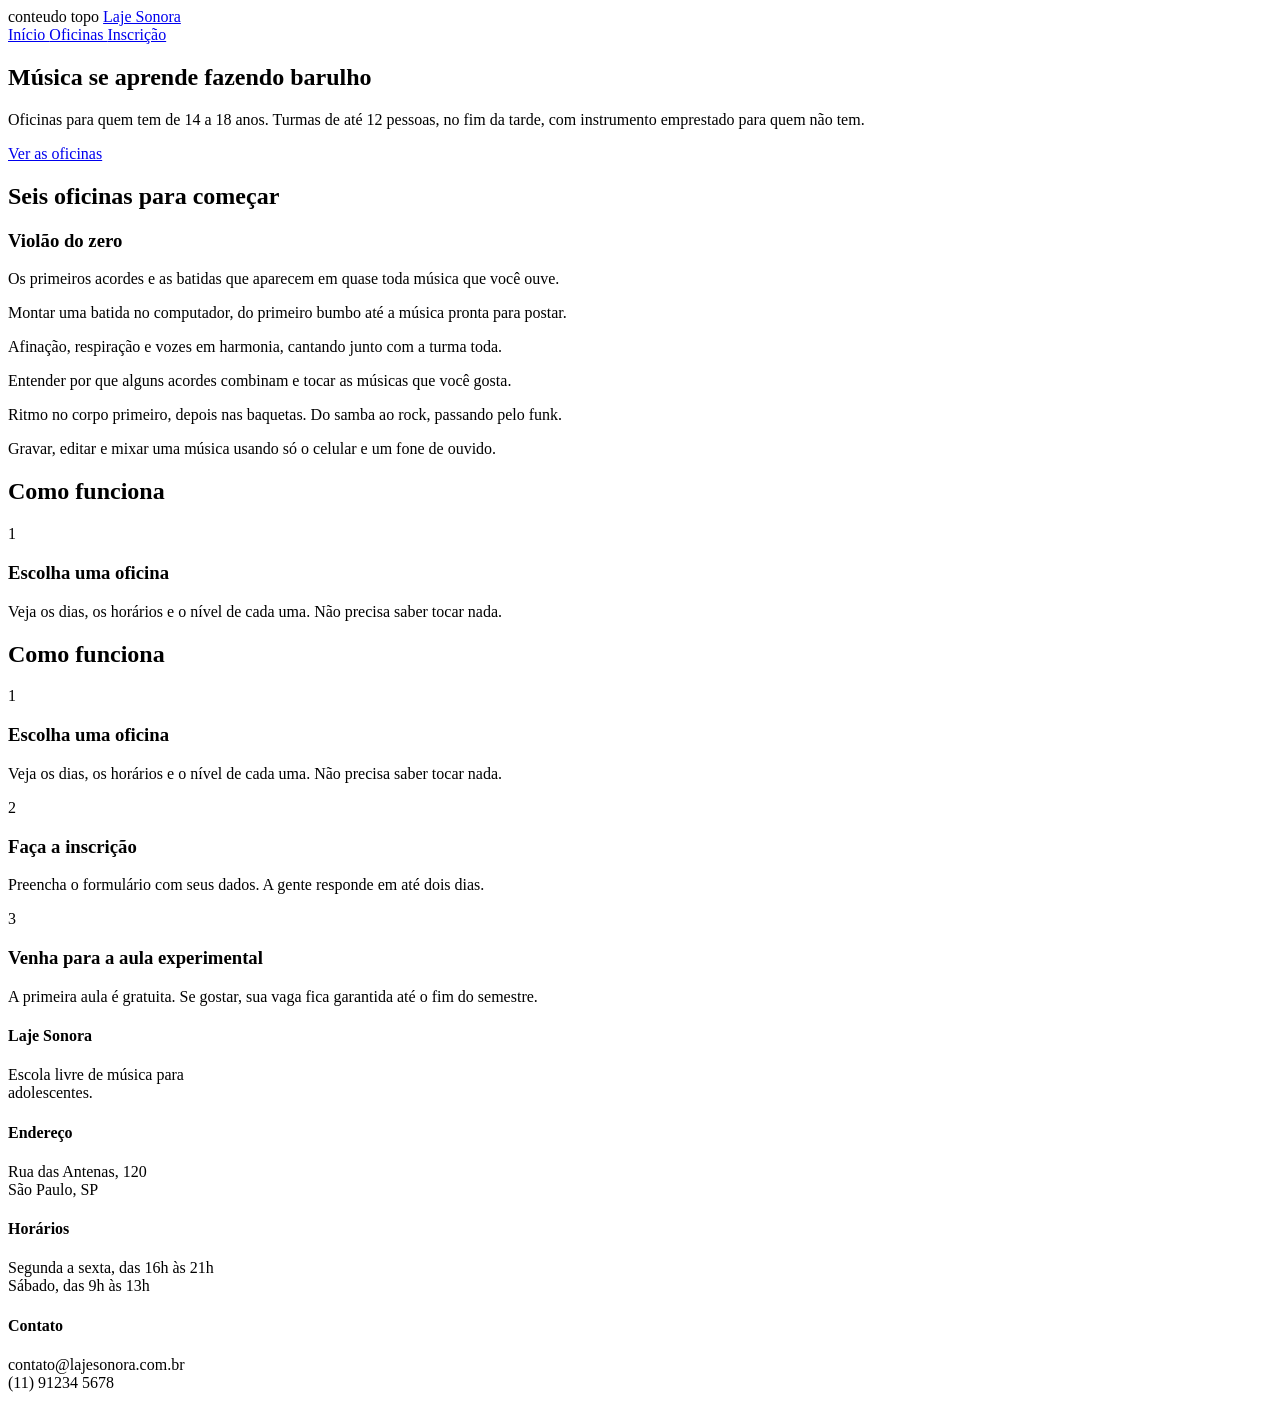
==== index.html @ f001f487 "Initial commit" ====
<!DOCTYPE html>
<html lang="pt-br">

<head>
    <meta charset="UTF-8">
    <meta name="viewport" content="width=device-width, initial-scale=1.0">
    <link rel="preconnect" href="https://fonts.googleapis.com">
    <link rel="preconnect" href="https://fonts.gstatic.com" crossorigin>
    <link
        href="https://fonts.googleapis.com/css2?family=Archivo:ital,wght@0,100..900;1,100..900&family=Big+Shoulders:opsz,wght@10..72,100..900&display=swap"
        rel="stylesheet">
    <link rel="stylesheet" href="index.css">
    <title>Laje Sonora | Início</title>
</head>

<body>
    <header class="conteudo"> conteudo topo

        <a href="index.html" class="logo">Laje Sonora</a>

        <nav class="menu">
            <a href="index.html" class="atual"> Início </a>
            <a href="oficinas.html"> Oficinas </a>
            <a href="incricao.html"> Inscrição </a>
        </nav>

    </header>

    <main>
        <section class="conteudo  cartazes">

            <div class="cartaz  cartaz-principal">

                <h1>Música se aprende fazendo barulho</h1>
            </div>
            <div class="cartaz  cartaz-lateral">
                <p>Oficinas para quem tem de 14 a 18 anos. Turmas de até 12 pessoas, no fim da tarde,
                    com instrumento emprestado para quem não tem.</p>
            </div>

            <a href="oficinas.html" class="botao"> Ver as oficinas</a>
        </section>

        <section class="conteudo secao">
            <h2 class="titulo-secao">Seis oficinas para começar</h2>
            <div class="cards">
                <article class="cards">
                    <div class="foto foto azul">

                    </div>
                    <div class="card-texto">
                        <h3>Violão do zero</h3>
                        <p>Os primeiros acordes e as batidas que aparecem em quase toda música que você ouve.</p>
                        <div class="card-info">
                            <span class="iniciante">

                            </span>
                            <span class="Segundas">

                            </span>
                        </div>
                    </div>
                </article>
                <article class="foto-amarela">
                    <p>Montar uma batida no computador, do primeiro bumbo até a música pronta para postar.</p>
                    <div class="card-info">
                        <span class="iniciante">

                        </span>
                        <span class="terças">

                        </span>
                    </div>
                </article>
                <article class="foto-tinta">
                    <p>Afinação, respiração e vozes em harmonia, cantando junto com a turma toda.</p>
                    <div class="card-info">
                        <span class="Todos-os-níveis">

                        </span>
                        <span class="Quartas">

                        </span>
                    </div>
                </article>
                <article class="foto">
                    <p>Entender por que alguns acordes combinam e tocar as músicas que você gosta.</p>
                    <div class="card-info">
                        <span class="Intermediário">

                        </span>
                        <span class="Quintas">

                        </span>
                    </div>
                </article>
                <article class="foto-azul">
                    <p>Ritmo no corpo primeiro, depois nas baquetas. Do samba ao rock, passando pelo funk.</p>
                    <div class="card-info">
                        <span class="iniciante">

                        </span>
                        <span class="Sextas">

                        </span>
                    </div>
                </article>
                <article class="foto-amarela">
                    <p>Gravar, editar e mixar uma música usando só o celular e um fone de ouvido.</p>
                    <div class="card-info">
                        <span class="Todos-os-níveis">

                        </span>
                        <span class="Sábados">

                        </span>
                    </div>
                </article>
            </div>
        </section>
        <section class="conteudo secao">
            <h2 class="titulo-secao">Como funciona</h2>
            <div class="passos">
                <p class="passo-numero">1</p>
                <h3>Escolha uma oficina</h3>
                <p>Veja os dias, os horários e o nível de cada uma. Não precisa saber tocar nada.</p>
            </div>
        </section>
        <section class="conteudo secao">
            <h2 class="titulo-secao"> Como funciona </h2>
            <div class="passos">
                <div class="passo">
                    <p class="passo-numero"> 1 </p>
                    <h3>Escolha uma oficina</h3>
                    <p>Veja os dias, os horários e o nível de cada uma. Não precisa saber tocar nada.</p>
                </div>
            </div>
            <div class="passo">
                <p class="passo-numero"> 2 </p>
                <h3>Faça a inscrição</h3>
                <p>Preencha o formulário com seus dados. A gente responde em até dois dias.</p>
            </div>
            <div class="passo">
                <p class="passo-numero"> 3 </p>
                <h3>Venha para a aula experimental</h3>
                <p>A primeira aula é gratuita. Se gostar, sua vaga fica garantida até o fim do semestre.</p>
            </div>
        </section>
    </main>

    <footer class="rodapé">
        <div class="conteudo rodape-colunas">
            <div class="rodapé-coluna">
                <h4>Laje Sonora</h4>
                <p>Escola livre de música para  <br> adolescentes.</p>
            </div>
           
            <div class="rodapé-coluna">
                <h4>Endereço</h4>
                <p> Rua das Antenas, 120 <br> São Paulo, SP </p>
            </div>
            
            <div class="rodapé-coluna">
                <h4>Horários</h4>
                <p>Segunda a sexta, das 16h às 21h <br> Sábado, das 9h às 13h </p>
            </div>
            
            <div class="rodapé-coluna">
                <h4>Contato</h4>
                <p> contato@lajesonora.com.br <br> (11) 91234 5678 </p>
            </div>



        </div>
    </footer>
</body>

</html>
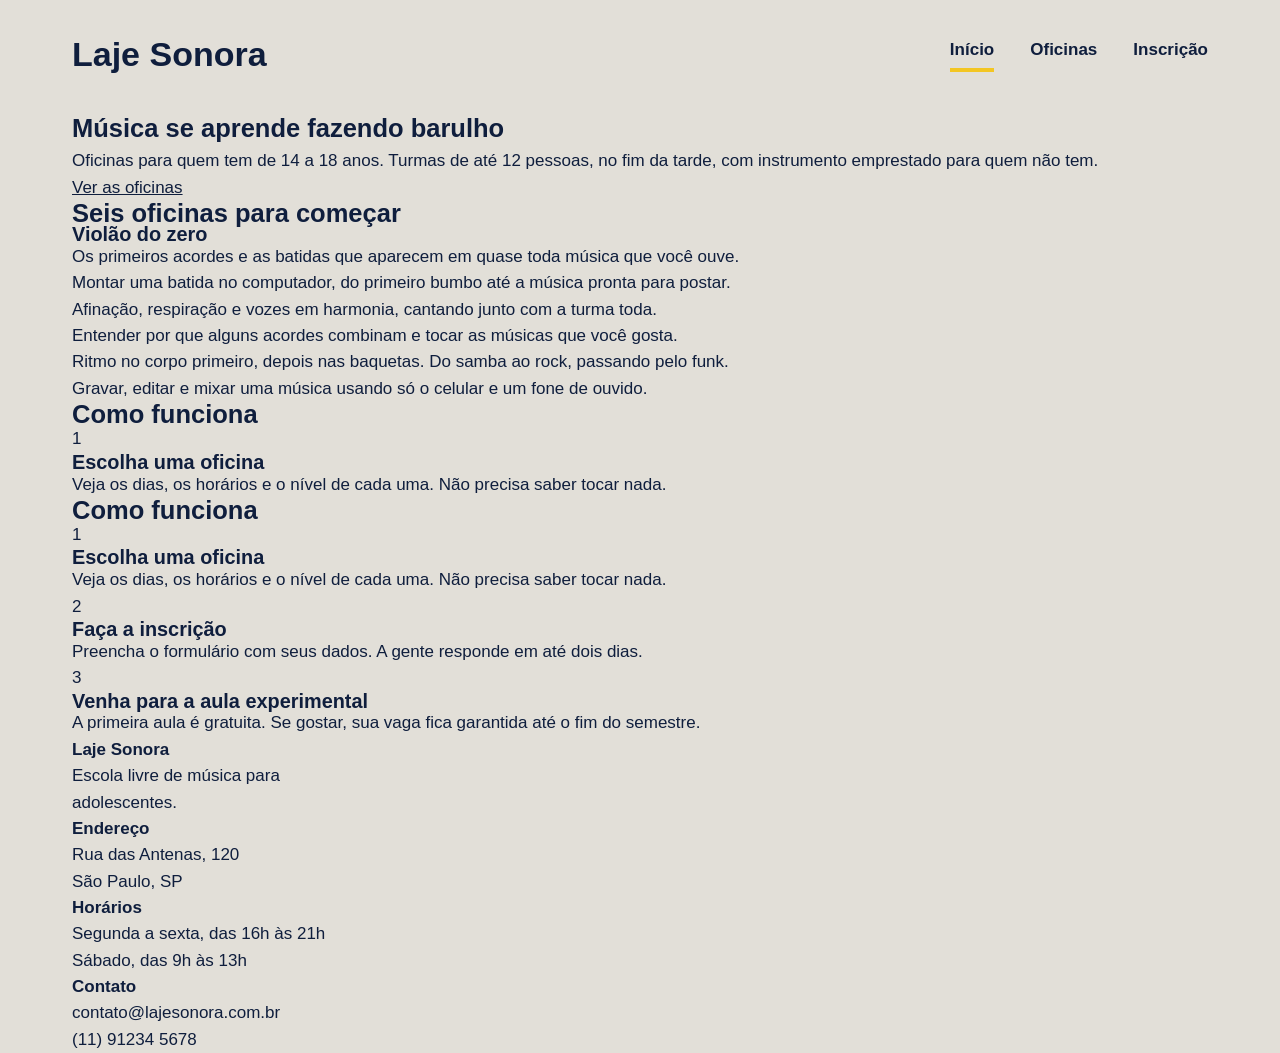
==== commit adb0a8c6: "Topo com flex" ====
--- a/index.html
+++ b/index.html
@@ -14,7 +14,7 @@
 </head>
 
 <body>
-    <header class="conteudo"> conteudo topo
+    <header class="conteudo e topo"> 
 
         <a href="index.html" class="logo">Laje Sonora</a>
 
--- a/index.css
+++ b/index.css
@@ -0,0 +1,84 @@
+* {
+    box-sizing: border-box;
+    margin: 0;
+    padding: 0;
+}
+
+:root {
+    --concreto: #E2DFD8;
+    --concreto-escuro: #CBC7BE;
+    --tinta: #0F1E3D;
+    --caixa-dagua: #1F5FBF;
+    --fita: #F3C623;
+    --branco: #FFFFFF;
+
+    --fonte-cartaz: "Big Shoulders", "Arial Narrow", sans-serif;
+    --fonte-texto: "Archivo", Arial, sans-serif;
+}
+
+a {
+    color: inherit;
+}
+
+body{
+    background: var(--concreto);
+    color:var(--tinta);
+    font-family: var(--fonte-texto);
+    font-size: 17px;
+    line-height: 1.55;
+}
+
+.h1,h2,h3{
+    font-family: var(--fonte-cartaz);
+    font-weight: 900;
+    line-height: 0.95;
+}
+
+.conteudo{
+   max-width: 1200px;
+    margin-inline: auto;
+    padding-inline: 32px;
+
+}
+
+.topo {
+    padding-block: 28px;
+    display: flex;
+    justify-content: space-between;
+    align-items: center;
+}
+
+.logo{
+    font-family: var(--fonte-cartaz);
+    font-size:34px;
+    font-weight: 900;
+    text-decoration: none;
+}
+
+.menu {
+    display: flex;
+    gap: 36px;
+}
+
+.menu a{
+    font-weight: 600;
+    text-decoration: none;
+    padding-bottom: 4px;
+    border-bottom: 4px solid transparent;
+}
+
+.menu a:hover{
+    border-bottom-color:var(--tinta);
+}
+
+.menu a.atual{
+    border-color: var(--fita);
+}
+
+
+
+
+
+
+
+
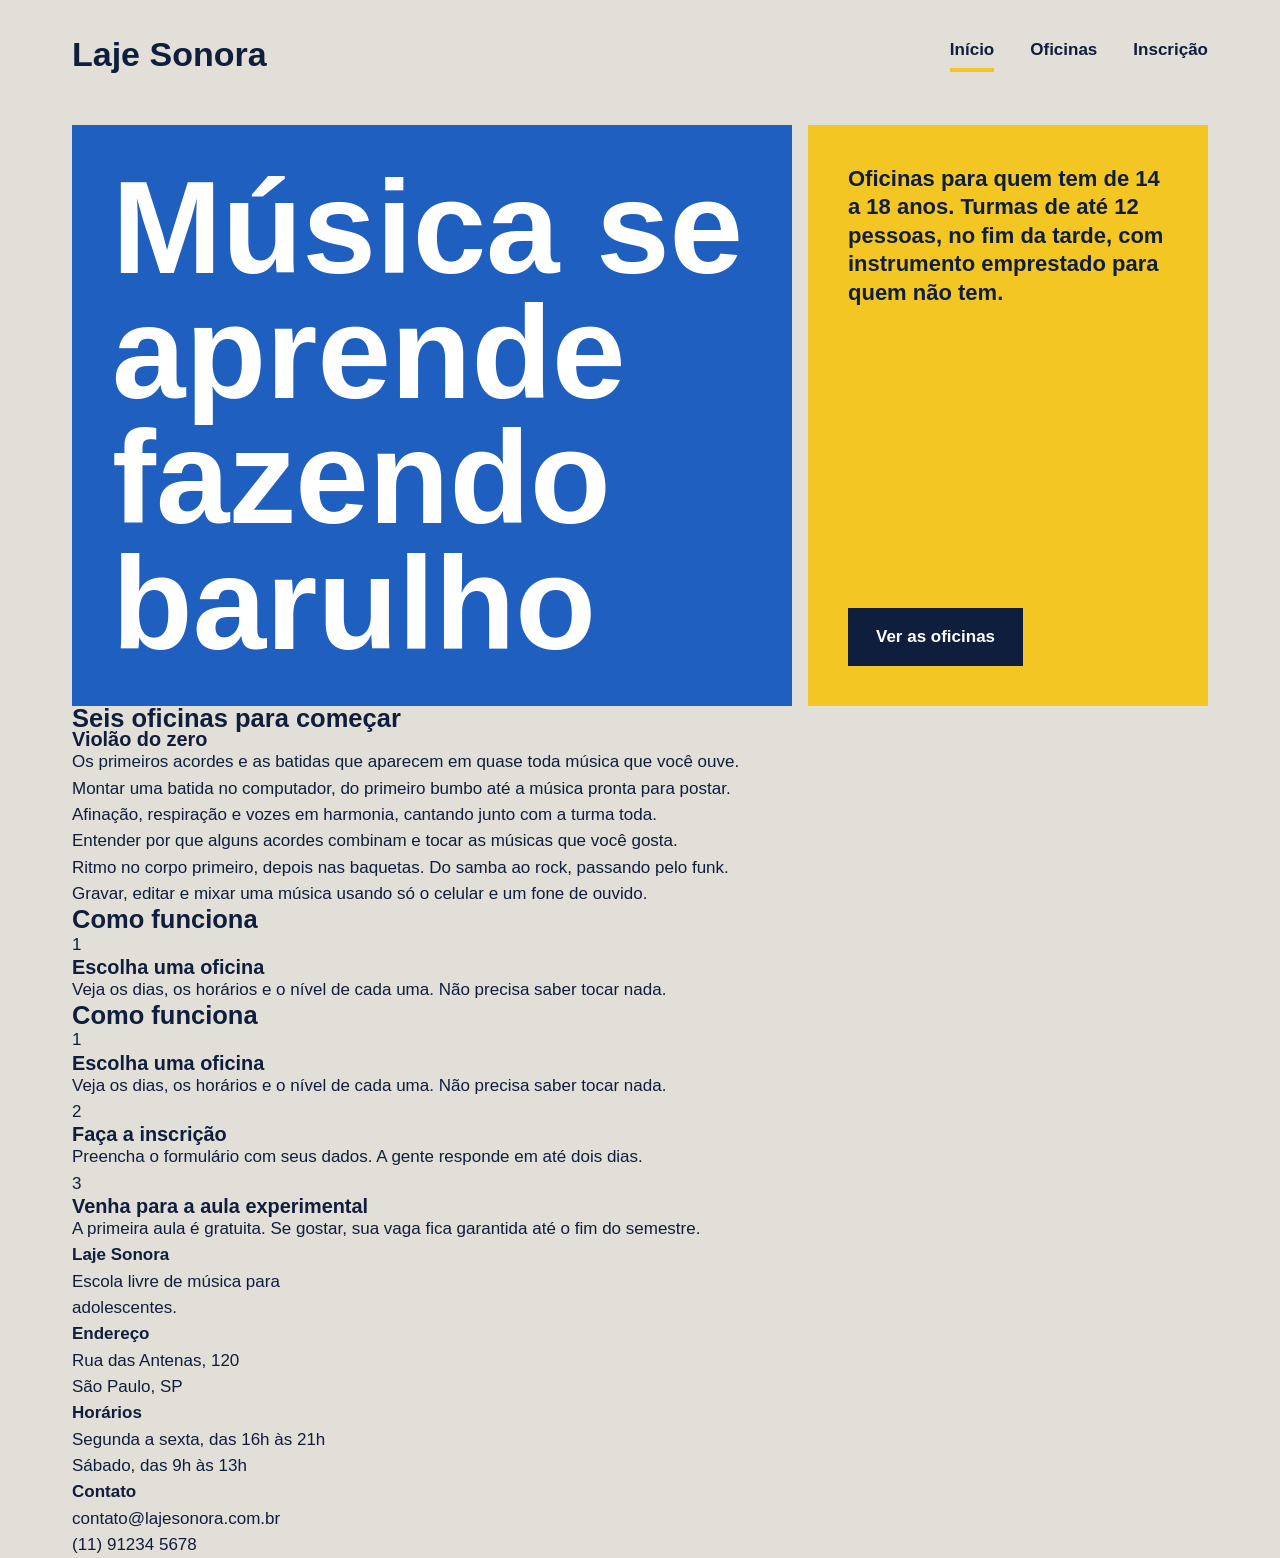
==== commit b5b82171: "Cartazes do topo" ====
--- a/index.html
+++ b/index.html
@@ -29,16 +29,18 @@
     <main>
         <section class="conteudo  cartazes">
 
-            <div class="cartaz  cartaz-principal">
+            <div class="cartaz cartaz-principal">
 
                 <h1>Música se aprende fazendo barulho</h1>
             </div>
             <div class="cartaz  cartaz-lateral">
                 <p>Oficinas para quem tem de 14 a 18 anos. Turmas de até 12 pessoas, no fim da tarde,
                     com instrumento emprestado para quem não tem.</p>
+
+                    <a href="oficinas.html" class="botao"> Ver as oficinas</a>
             </div>
 
-            <a href="oficinas.html" class="botao"> Ver as oficinas</a>
+            
         </section>
 
         <section class="conteudo secao">
--- a/index.css
+++ b/index.css
@@ -28,7 +28,7 @@
     line-height: 1.55;
 }
 
-.h1,h2,h3{
+h1,h2,h3{
     font-family: var(--fonte-cartaz);
     font-weight: 900;
     line-height: 0.95;
@@ -72,7 +72,62 @@
 }
 
 .menu a.atual{
-    border-color: var(--fita);
+    border-bottom-color: var(--fita);
+}
+
+.cartazes{
+    margin-top: 16px;
+    display: flex;
+    gap: 16px;
+    
+    
+}
+
+.cartaz{
+    padding:40px;
+}
+
+.cartaz-principal{
+    background: var(--caixa-dagua);
+    color: white;
+    flex: 2;
+}
+
+.cartaz-principal h1{
+font-size: 132px;
+max-width: 9ch;
+}
+
+.cartaz-lateral {
+    background: var(--fita);
+    flex: 1;
+    display: flex;
+    flex-direction: column;
+    justify-content: space-between;
+    gap: 32px;
+    align-items: flex-start;
+}
+
+.cartaz-lateral p{
+    font-size: 22px;
+    font-weight: 600;
+    line-height: 1.3;
+}
+
+.botao{
+    background: var(--tinta);
+    color: var(--branco);
+    font-weight: 700;
+    text-decoration: none;
+    padding: 16px 28px;
+    border: none;
+    font-size: 17px;
+    font-family: var(--fonte-texto);
+    cursor: pointer;
+}
+
+.botao:hover {
+    background: var(--caixa-dagua);
 }
 
 
@@ -81,4 +136,3 @@
 
 
 
-
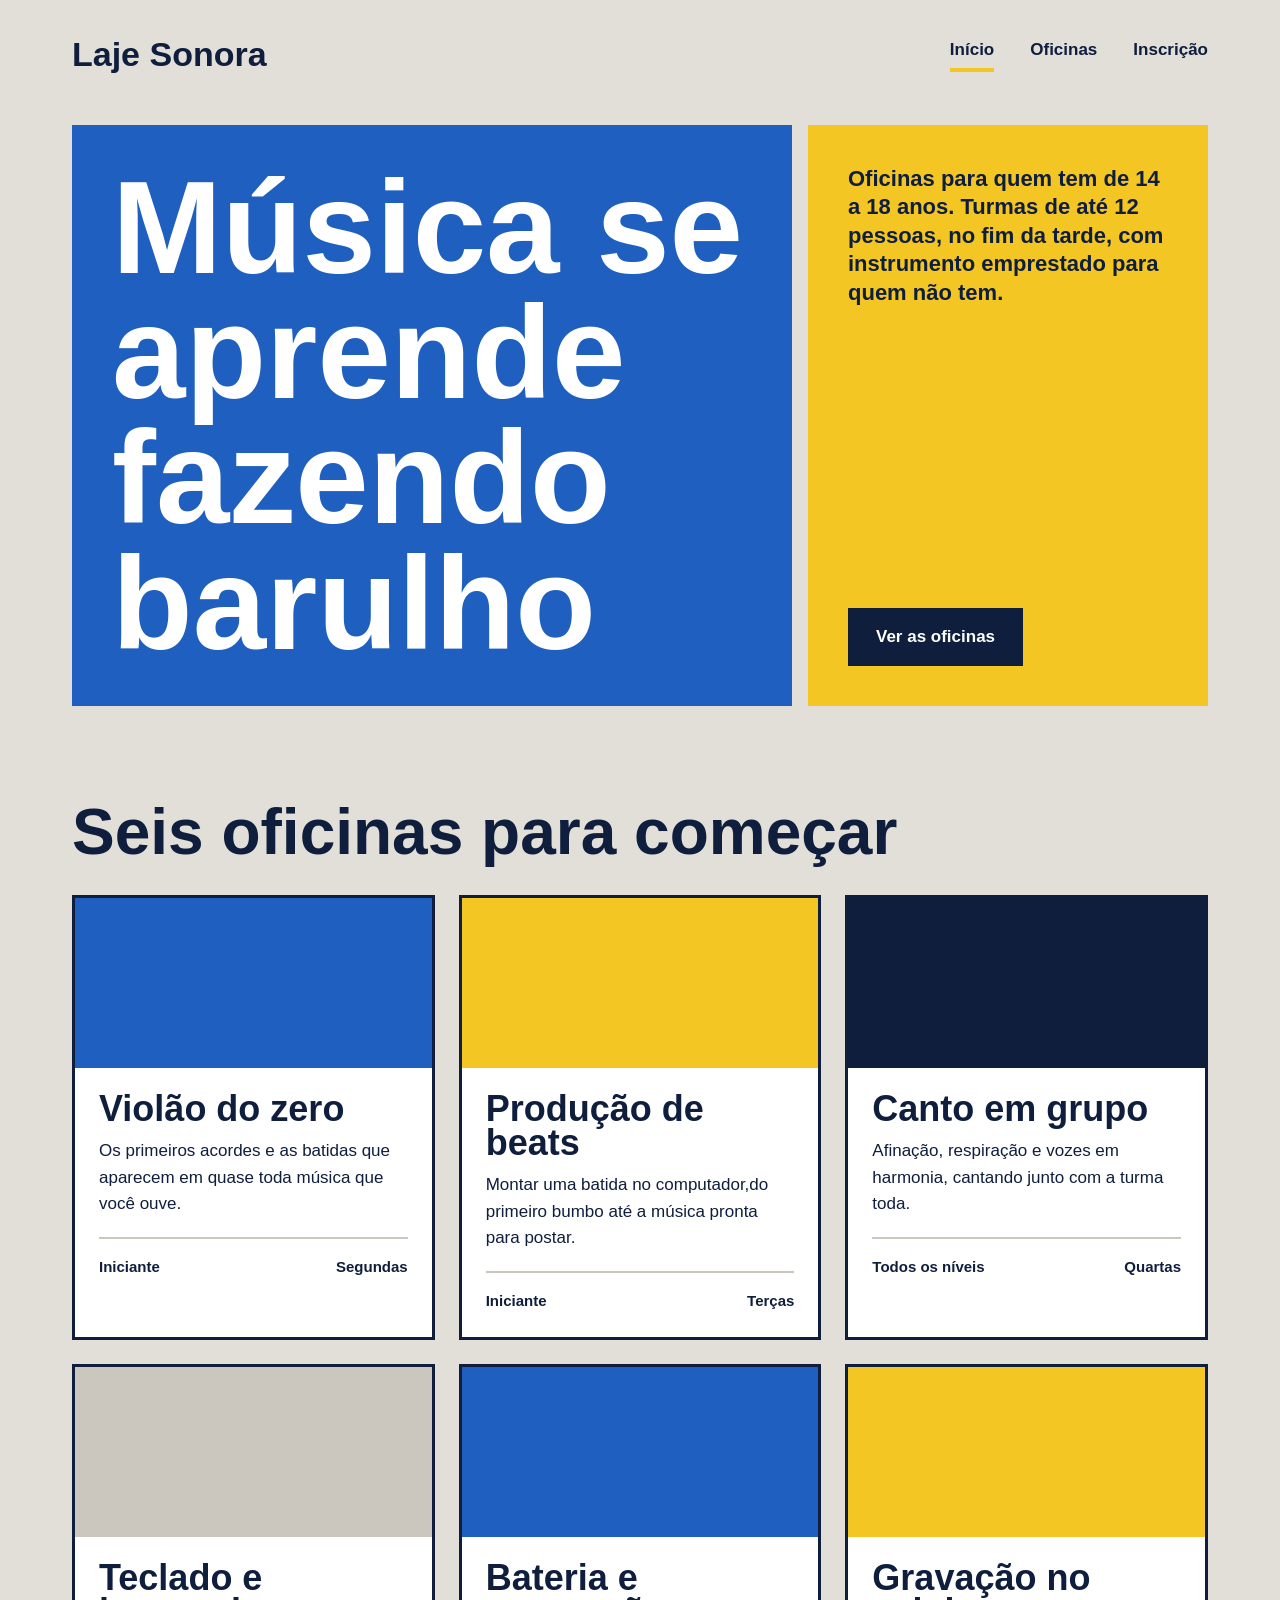
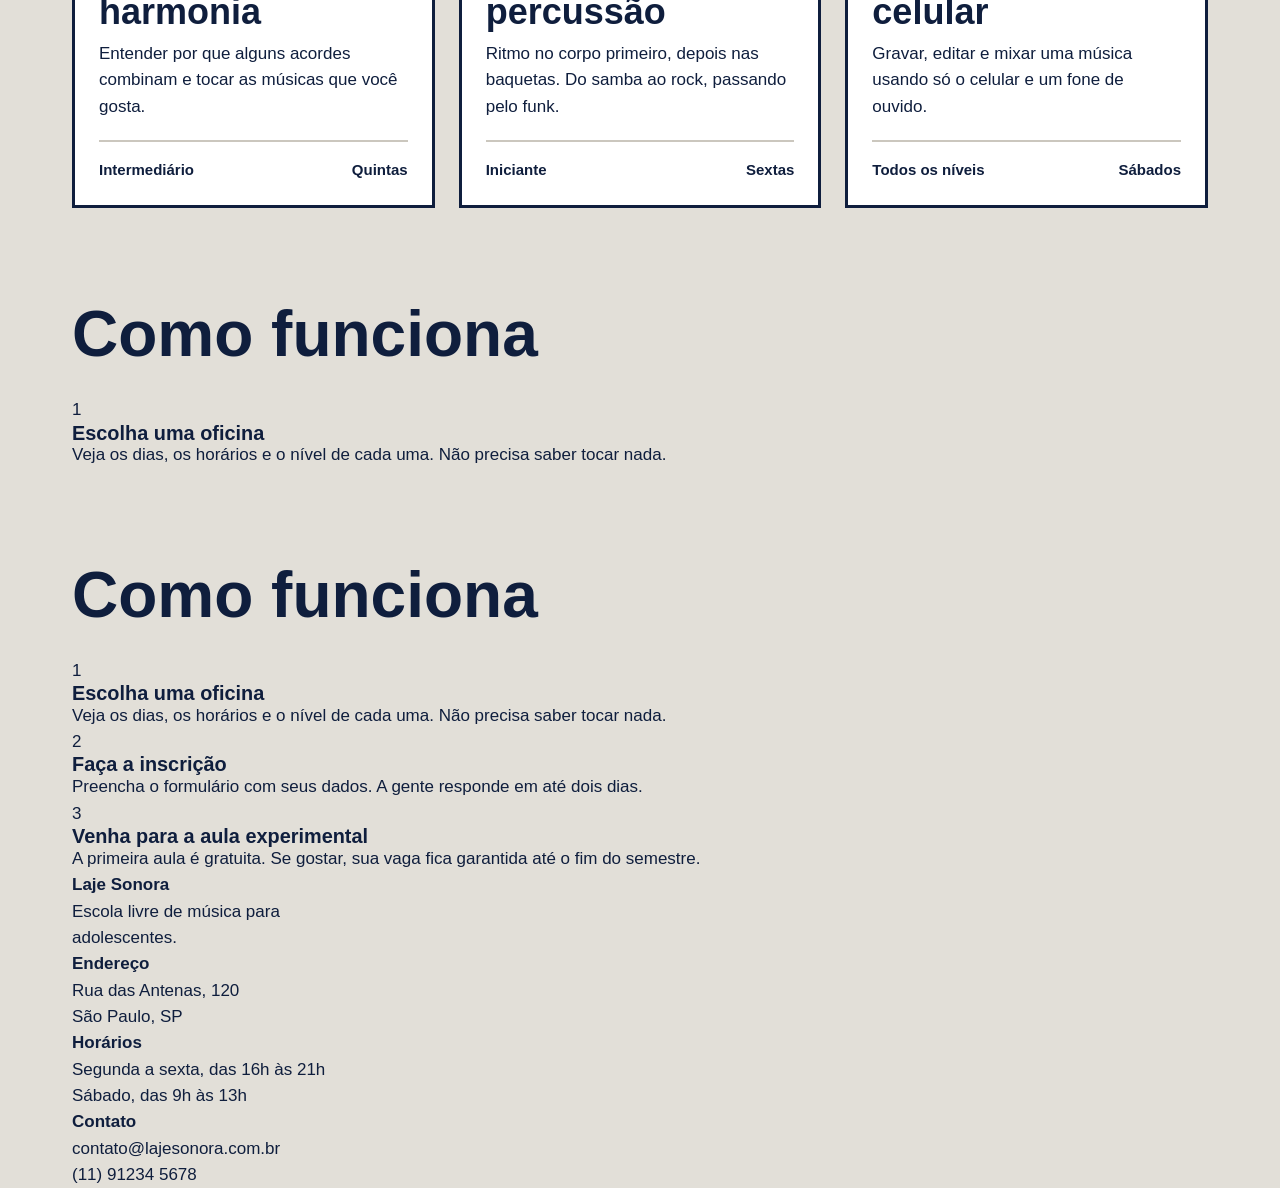
==== commit 85e7c7f1: "Cards das oficinas" ====
--- a/index.html
+++ b/index.html
@@ -46,79 +46,109 @@
         <section class="conteudo secao">
             <h2 class="titulo-secao">Seis oficinas para começar</h2>
             <div class="cards">
-                <article class="cards">
-                    <div class="foto foto azul">
+                <article class="card">
+                    <div class="foto foto-azul">
 
                     </div>
                     <div class="card-texto">
                         <h3>Violão do zero</h3>
                         <p>Os primeiros acordes e as batidas que aparecem em quase toda música que você ouve.</p>
                         <div class="card-info">
-                            <span class="iniciante">
-
-                            </span>
-                            <span class="Segundas">
-
-                            </span>
-                        </div>
-                    </div>
-                </article>
-                <article class="foto-amarela">
-                    <p>Montar uma batida no computador, do primeiro bumbo até a música pronta para postar.</p>
-                    <div class="card-info">
-                        <span class="iniciante">
-
-                        </span>
-                        <span class="terças">
-
-                        </span>
-                    </div>
-                </article>
-                <article class="foto-tinta">
-                    <p>Afinação, respiração e vozes em harmonia, cantando junto com a turma toda.</p>
-                    <div class="card-info">
-                        <span class="Todos-os-níveis">
-
-                        </span>
-                        <span class="Quartas">
-
-                        </span>
-                    </div>
-                </article>
-                <article class="foto">
-                    <p>Entender por que alguns acordes combinam e tocar as músicas que você gosta.</p>
-                    <div class="card-info">
-                        <span class="Intermediário">
-
-                        </span>
-                        <span class="Quintas">
-
-                        </span>
-                    </div>
-                </article>
-                <article class="foto-azul">
-                    <p>Ritmo no corpo primeiro, depois nas baquetas. Do samba ao rock, passando pelo funk.</p>
-                    <div class="card-info">
-                        <span class="iniciante">
-
-                        </span>
-                        <span class="Sextas">
-
-                        </span>
-                    </div>
-                </article>
-                <article class="foto-amarela">
-                    <p>Gravar, editar e mixar uma música usando só o celular e um fone de ouvido.</p>
-                    <div class="card-info">
-                        <span class="Todos-os-níveis">
-
-                        </span>
-                        <span class="Sábados">
-
-                        </span>
-                    </div>
-                </article>
-            </div>
+                            <span>
+                             Iniciante
+                            </span>
+                            <span>
+                              Segundas
+                            </span>
+                        </div>
+                    </div>
+                </article>
+                <article class="card">
+                    <div class="foto foto-amarela">
+
+                    </div>
+                    <div class="card-texto">
+                        <h3>Produção de beats </h3>
+                        <p>Montar uma batida no computador,do primeiro bumbo até a música pronta para postar.</p>
+                        <div class="card-info">
+                            <span>
+                             Iniciante
+                            </span>
+                            <span>
+                              Terças
+                            </span>
+                        </div>
+                    </div>
+                </article>
+                <article class="card">
+                    <div class="foto foto-tinta">
+
+                    </div>
+                    <div class="card-texto">
+                        <h3>Canto em grupo</h3>
+                        <p>Afinação, respiração e vozes em harmonia, cantando junto com a turma toda.</p>
+                        <div class="card-info">
+                            <span>
+                             Todos os níveis
+                            </span>
+                            <span>
+                              Quartas
+                            </span>
+                        </div>
+                    </div>
+                </article>
+                <article class="card">
+                    <div class="foto">
+
+                    </div>
+                    <div class="card-texto">
+                        <h3>Teclado e harmonia</h3>
+                        <p>Entender por que alguns acordes combinam e tocar as músicas que você gosta.</p>
+                        <div class="card-info">
+                            <span>
+                             Intermediário
+                            </span>
+                            <span>
+                              Quintas
+                            </span>
+                        </div>
+                    </div>
+                </article>
+                <article class="card">
+                    <div class="foto foto-azul">
+
+                    </div>
+                    <div class="card-texto">
+                        <h3>Bateria e percussão</h3>
+                        <p>Ritmo no corpo primeiro, depois nas baquetas. Do samba ao rock, passando pelo funk.</p>
+                        <div class="card-info">
+                            <span>
+                             Iniciante
+                            </span>
+                            <span>
+                              Sextas
+                            </span>
+                        </div>
+                    </div>
+                </article>
+                <article class="card">
+                    <div class="foto foto-amarela">
+
+                    </div>
+                    <div class="card-texto">
+                        <h3>Gravação no celular</h3>
+                        <p>Gravar, editar e mixar uma música usando só o celular e um fone de ouvido.</p>
+                        <div class="card-info">
+                            <span>
+                             Todos os níveis
+                            </span>
+                            <span>
+                              Sábados
+                            </span>
+                        </div>
+                    </div>
+                </article>
+                
         </section>
         <section class="conteudo secao">
             <h2 class="titulo-secao">Como funciona</h2>
--- a/index.css
+++ b/index.css
@@ -130,9 +130,62 @@
     background: var(--caixa-dagua);
 }
 
+.secao{
+    margin-top: 96px;
+}
+
+.titulo-secao {
+    font-size: 64px;
+    margin-bottom: 32px;
+}
+
+.cards {
+    display: flex;
+    flex-wrap: wrap;
+    gap: 24px;
+}
+
+.card {
+    background-color: white;
+    border: 3px solid var(--tinta);
+    flex: 1 1 340px;
+}
+.card .foto {
+    height: 170px;
+}
+
+.foto {
+    background-color: var(--concreto-escuro);
+}
+
+.foto-azul {
+    background-color: var(--caixa-dagua);
+}
+
+.foto-amarela {
+    background-color: var(--fita);
+}
+
+.foto-tinta {
+    background-color: var(--tinta);
+}
+
+.card-texto {
+    padding: 24px;
+}
+
+.card h3 {
+    font-size: 36px;
+    margin-bottom: 12px;
+}
+.card-info {
+    margin-top: 20px;
+    padding-top: 16px;
+    border-top: 2px solid var(--concreto-escuro);
+    font-weight: 600;
+    font-size: 15px;
+    display: flex;
+    justify-content: space-between;
+}
 
 
-
-
-
-
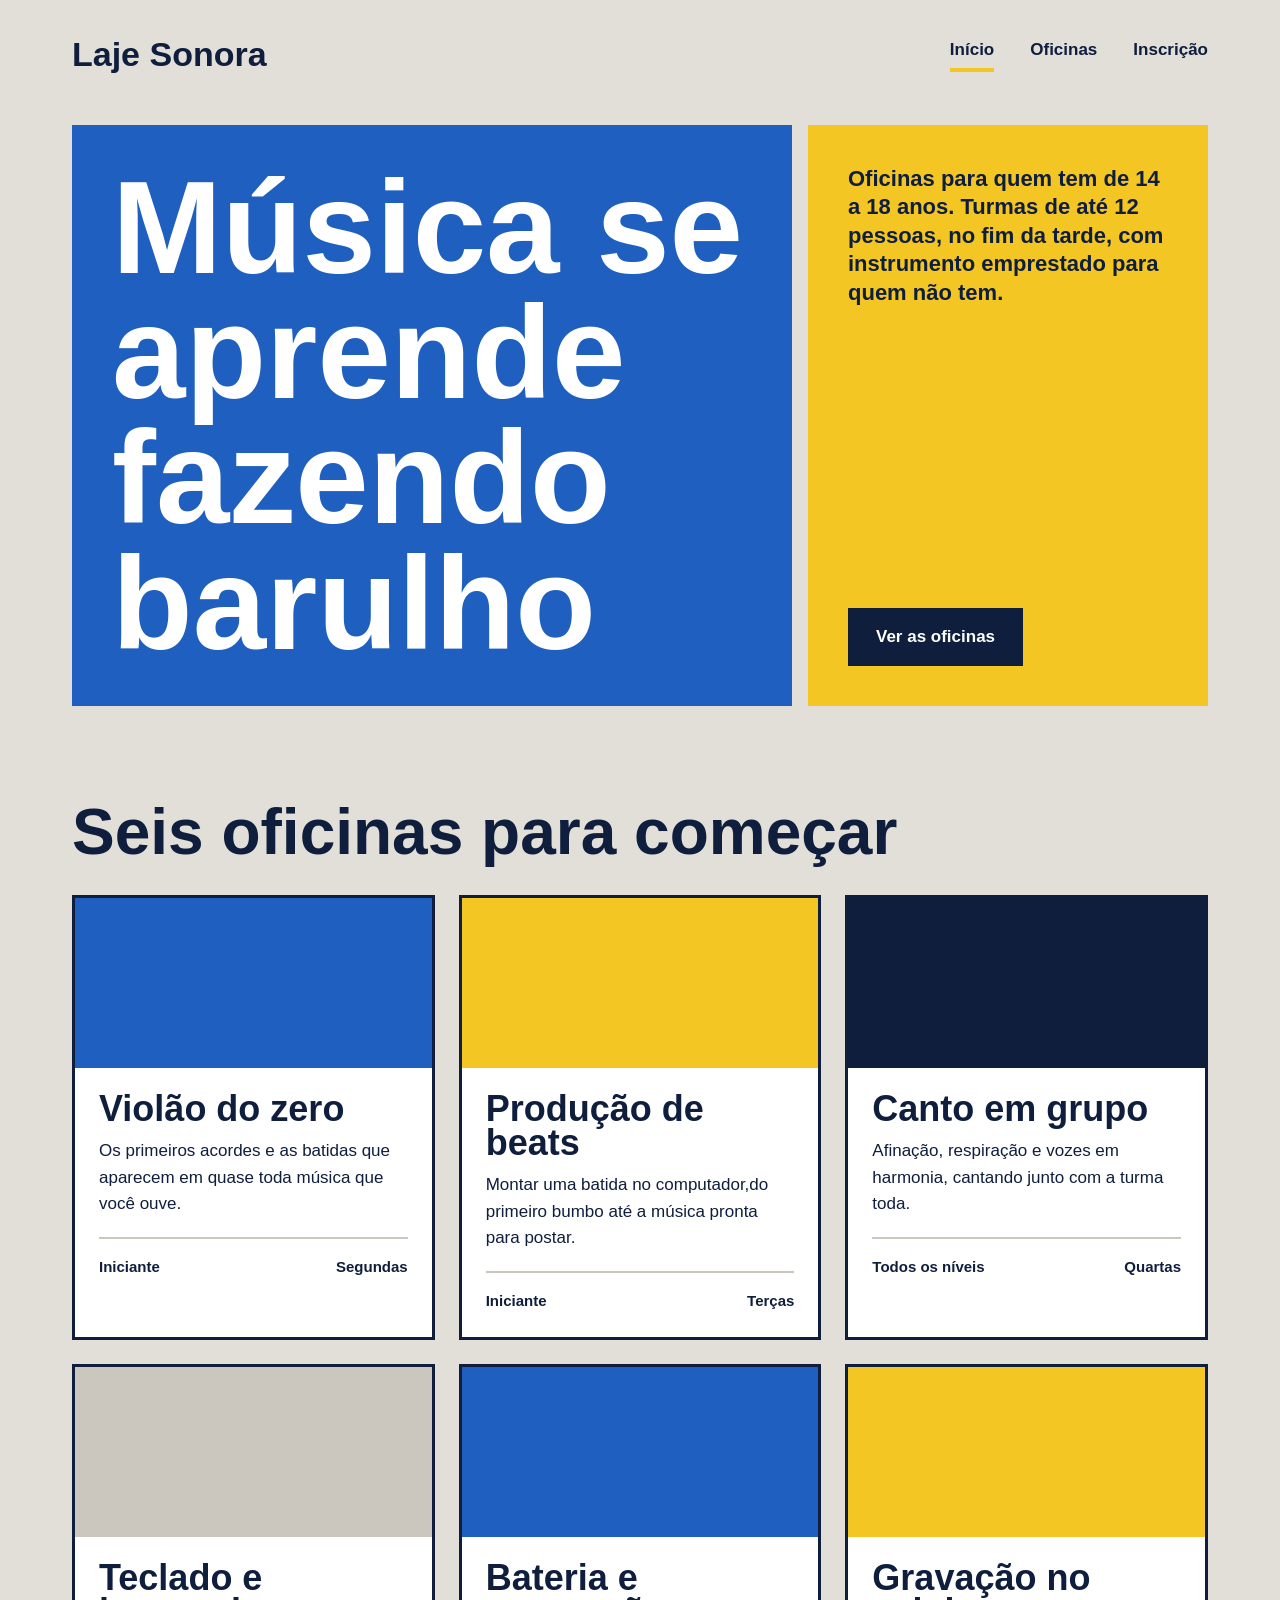
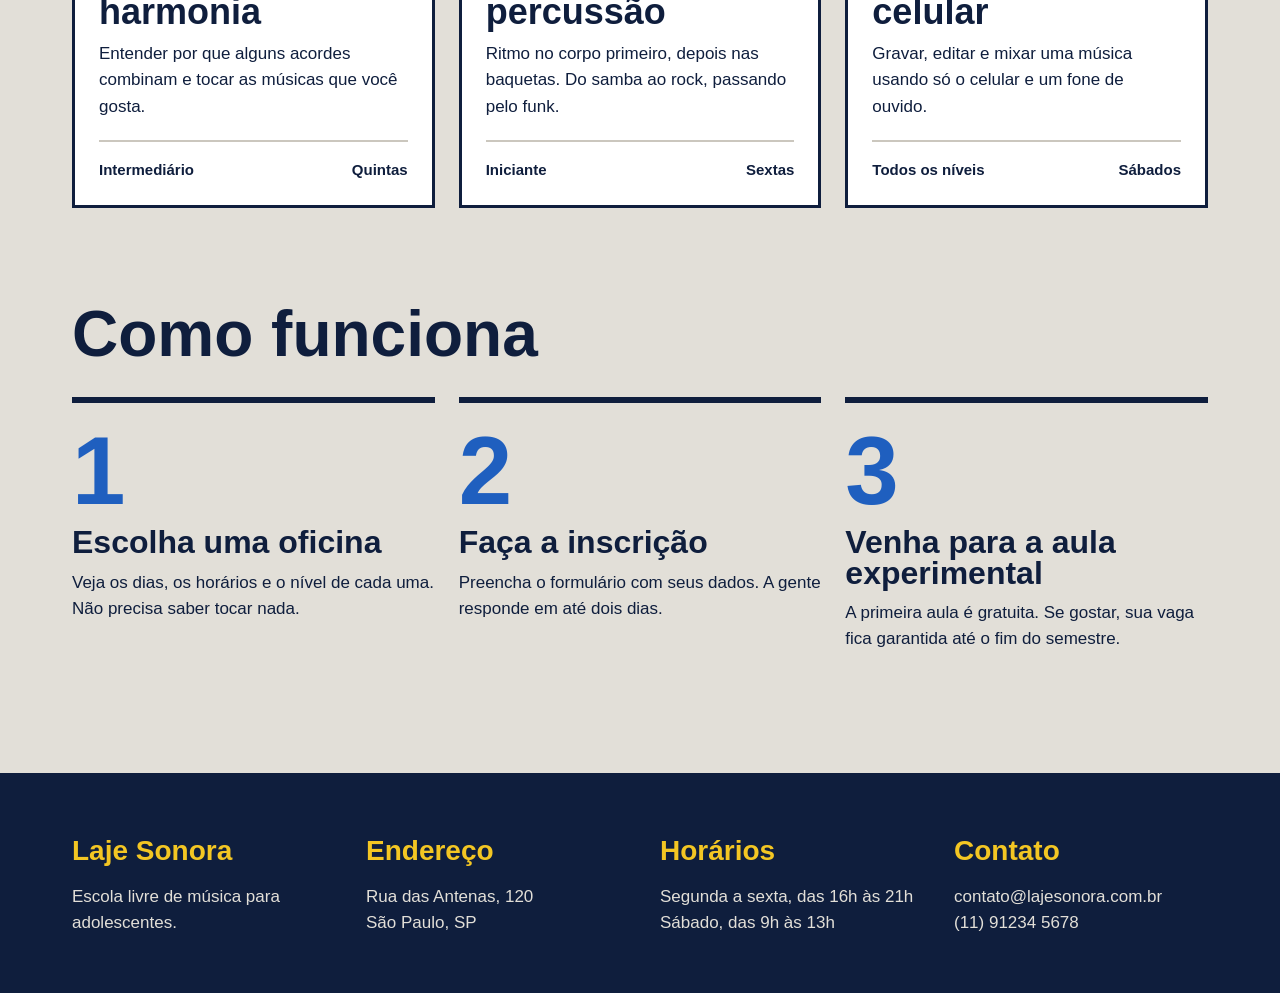
==== commit af305ed4: "Página inicial pronta" ====
--- a/index.html
+++ b/index.html
@@ -14,7 +14,7 @@
 </head>
 
 <body>
-    <header class="conteudo e topo"> 
+    <header class="conteudo e topo">
 
         <a href="index.html" class="logo">Laje Sonora</a>
 
@@ -37,10 +37,10 @@
                 <p>Oficinas para quem tem de 14 a 18 anos. Turmas de até 12 pessoas, no fim da tarde,
                     com instrumento emprestado para quem não tem.</p>
 
-                    <a href="oficinas.html" class="botao"> Ver as oficinas</a>
-            </div>
-
-            
+                <a href="oficinas.html" class="botao"> Ver as oficinas</a>
+            </div>
+
+
         </section>
 
         <section class="conteudo secao">
@@ -55,10 +55,10 @@
                         <p>Os primeiros acordes e as batidas que aparecem em quase toda música que você ouve.</p>
                         <div class="card-info">
                             <span>
-                             Iniciante
-                            </span>
-                            <span>
-                              Segundas
+                                Iniciante
+                            </span>
+                            <span>
+                                Segundas
                             </span>
                         </div>
                     </div>
@@ -72,10 +72,10 @@
                         <p>Montar uma batida no computador,do primeiro bumbo até a música pronta para postar.</p>
                         <div class="card-info">
                             <span>
-                             Iniciante
-                            </span>
-                            <span>
-                              Terças
+                                Iniciante
+                            </span>
+                            <span>
+                                Terças
                             </span>
                         </div>
                     </div>
@@ -89,10 +89,10 @@
                         <p>Afinação, respiração e vozes em harmonia, cantando junto com a turma toda.</p>
                         <div class="card-info">
                             <span>
-                             Todos os níveis
-                            </span>
-                            <span>
-                              Quartas
+                                Todos os níveis
+                            </span>
+                            <span>
+                                Quartas
                             </span>
                         </div>
                     </div>
@@ -106,10 +106,10 @@
                         <p>Entender por que alguns acordes combinam e tocar as músicas que você gosta.</p>
                         <div class="card-info">
                             <span>
-                             Intermediário
-                            </span>
-                            <span>
-                              Quintas
+                                Intermediário
+                            </span>
+                            <span>
+                                Quintas
                             </span>
                         </div>
                     </div>
@@ -123,10 +123,10 @@
                         <p>Ritmo no corpo primeiro, depois nas baquetas. Do samba ao rock, passando pelo funk.</p>
                         <div class="card-info">
                             <span>
-                             Iniciante
-                            </span>
-                            <span>
-                              Sextas
+                                Iniciante
+                            </span>
+                            <span>
+                                Sextas
                             </span>
                         </div>
                     </div>
@@ -140,24 +140,17 @@
                         <p>Gravar, editar e mixar uma música usando só o celular e um fone de ouvido.</p>
                         <div class="card-info">
                             <span>
-                             Todos os níveis
-                            </span>
-                            <span>
-                              Sábados
-                            </span>
-                        </div>
-                    </div>
-                </article>
-                
+                                Todos os níveis
+                            </span>
+                            <span>
+                                Sábados
+                            </span>
+                        </div>
+                    </div>
+                </article>
+
         </section>
-        <section class="conteudo secao">
-            <h2 class="titulo-secao">Como funciona</h2>
-            <div class="passos">
-                <p class="passo-numero">1</p>
-                <h3>Escolha uma oficina</h3>
-                <p>Veja os dias, os horários e o nível de cada uma. Não precisa saber tocar nada.</p>
-            </div>
-        </section>
+
         <section class="conteudo secao">
             <h2 class="titulo-secao"> Como funciona </h2>
             <div class="passos">
@@ -166,16 +159,20 @@
                     <h3>Escolha uma oficina</h3>
                     <p>Veja os dias, os horários e o nível de cada uma. Não precisa saber tocar nada.</p>
                 </div>
-            </div>
-            <div class="passo">
-                <p class="passo-numero"> 2 </p>
-                <h3>Faça a inscrição</h3>
-                <p>Preencha o formulário com seus dados. A gente responde em até dois dias.</p>
-            </div>
-            <div class="passo">
-                <p class="passo-numero"> 3 </p>
-                <h3>Venha para a aula experimental</h3>
-                <p>A primeira aula é gratuita. Se gostar, sua vaga fica garantida até o fim do semestre.</p>
+            
+            
+                <div class="passo">
+                    <p class="passo-numero"> 2 </p>
+                    <h3>Faça a inscrição</h3>
+                    <p>Preencha o formulário com seus dados. A gente responde em até dois dias.</p>
+                </div>
+            
+            
+                <div class="passo">
+                   <p class="passo-numero"> 3 </p>
+                   <h3>Venha para a aula experimental</h3>
+                   <p>A primeira aula é gratuita. Se gostar, sua vaga fica garantida até o fim do semestre.</p>
+               </div>
             </div>
         </section>
     </main>
@@ -184,19 +181,19 @@
         <div class="conteudo rodape-colunas">
             <div class="rodapé-coluna">
                 <h4>Laje Sonora</h4>
-                <p>Escola livre de música para  <br> adolescentes.</p>
-            </div>
-           
+                <p>Escola livre de música para <br> adolescentes.</p>
+            </div>
+
             <div class="rodapé-coluna">
                 <h4>Endereço</h4>
                 <p> Rua das Antenas, 120 <br> São Paulo, SP </p>
             </div>
-            
+
             <div class="rodapé-coluna">
                 <h4>Horários</h4>
                 <p>Segunda a sexta, das 16h às 21h <br> Sábado, das 9h às 13h </p>
             </div>
-            
+
             <div class="rodapé-coluna">
                 <h4>Contato</h4>
                 <p> contato@lajesonora.com.br <br> (11) 91234 5678 </p>
--- a/index.css
+++ b/index.css
@@ -189,3 +189,49 @@
 }
 
 
+.passos {
+    display: flex;
+    gap: 24px;
+  }
+  
+  .passo {
+    border-top: 6px solid var(--tinta);
+    padding-top: 20px;
+    flex: 1;
+  }
+  
+  .passo-numero {
+    font-family: var(--fonte-cartaz);
+    font-size: 96px;
+    font-weight: 900;
+    line-height: 1;
+    color: var(--caixa-dagua);
+  }
+  
+  .passo h3 {
+    font-size: 32px;
+    margin-block: 8px 12px;
+  }
+  
+.rodapé {
+    margin-top: 120px;
+    background-color: var(--tinta);
+    color: var(--concreto);
+    padding-block: 56px;
+}
+
+.rodape-colunas {
+    display: flex;
+    gap: 40px;
+}
+
+.rodapé-coluna {
+    flex: 1;
+}
+
+.rodapé h4 {
+    font-family: var(--fonte-cartaz);
+    font-size: 28px;
+    color: var(--fita);
+    margin-bottom: 12px;
+}
